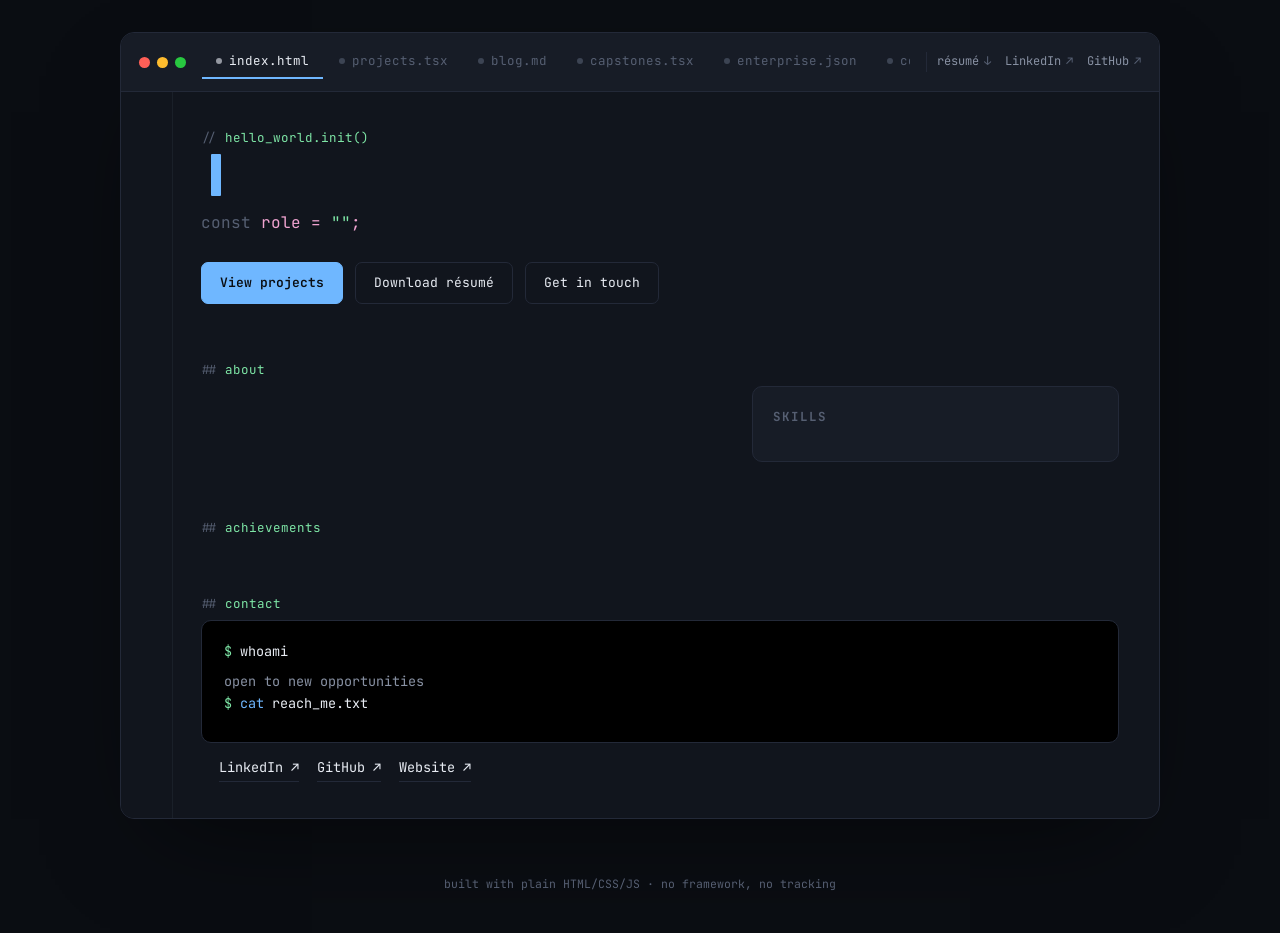
==== docs/index.html @ 3c1751dd "Organized fix" ====
<!DOCTYPE html>
<html lang="en">
<head>
<meta charset="UTF-8">
<meta name="viewport" content="width=device-width, initial-scale=1.0">
<title>Jaden Job - Cybersecurity Scholar / WBL Extern</title>
<meta name="description" content=" Portfolio of Jaden Job, Cybersecurity Scholar / WBL Extern">
<link rel="preconnect" href="https://fonts.googleapis.com">
<link rel="preconnect" href="https://fonts.gstatic.com" crossorigin>
<link href="https://fonts.googleapis.com/css2?family=JetBrains+Mono:wght@400;500;600;700;800&family=Inter:wght@400;500;600;700&display=swap" rel="stylesheet">
<link rel="stylesheet" href="style.css">
</head>
<body>

<div class="editor">

  <div class="titlebar">
    <div class="dots"><span></span><span></span><span></span></div>
    <div class="tabs">
      <a href="index.html#top" class="tab active"><span class="dot"></span>index.html</a>
      <a href="projects.html" class="tab"><span class="dot"></span>projects.tsx</a>
      <a href="Pages/blog.html" class="tab"><span class="dot"></span>blog.md</a>
      <a href="capstones.html" class="tab"><span class="dot"></span>capstones.tsx</a>
      <a href="enterprise.html" class="tab"><span class="dot"></span>enterprise.json</a>
      <a href="index.html#contact" class="tab"><span class="dot"></span>contact.sh</a>
    </div>
    <div class="quick-links">
      <a data-profile="resumeUrl" target="_blank" rel="noopener">résumé <span class="arrow">↓</span></a>
      <a data-profile="linkedin" target="_blank" rel="noopener">LinkedIn <span class="arrow">↗</span></a>
      <a data-profile="github" target="_blank" rel="noopener">GitHub <span class="arrow">↗</span></a>
    </div>
  </div>

  <div class="code-body">
    <div class="gutter" id="gutter" aria-hidden="true"></div>

    <div class="content" id="content">

      <section class="hero" id="top">
        <p class="eyebrow"><span class="punc">// </span>hello_world.init()</p>
        <h1><span class="fn" data-profile="name"></span><span class="cursor"></span></h1>
        <p class="role-line"><span class="kw">const</span> role = <span class="str">"</span><span data-profile="role"></span><span class="str">"</span>;</p>
        <p class="tagline" data-profile="tagline"></p>
        <div class="cta-row">
          <a class="btn primary" href="projects.html">View projects</a>
          <a class="btn ghost" data-profile="resumeUrl" target="_blank" rel="noopener">Download résumé</a>
          <a class="btn ghost" href="#contact">Get in touch</a>
        </div>
      </section>

      <section id="about">
        <p class="eyebrow"><span class="punc">## </span>about</p>
        <div class="about-grid">
          <div id="bio-paragraphs"></div>
          <div class="skills-card">
            <h3>Skills</h3>
            <div class="tag-cloud" id="skills-tags"></div>
          </div>
        </div>
      </section>

      <section id="achievements">
        <p class="eyebrow"><span class="punc">## </span>achievements</p>
        <div class="timeline" id="timeline"></div>
      </section>

      <section id="contact">
        <p class="eyebrow"><span class="punc">## </span>contact</p>
        <div class="terminal">
          <div><span class="prompt">$</span> whoami</div>
          <p class="out">open to new opportunities</p>
          <div><span class="prompt">$</span> <span class="path">cat</span> reach_me.txt</div>
          <p class="out" data-profile="location"></p>
        </div>
        <div class="contact-links">
          <a data-profile="email"></a>
          <a data-profile="linkedin" target="_blank" rel="noopener">LinkedIn ↗</a>
          <a data-profile="github" target="_blank" rel="noopener">GitHub ↗</a>
          <a data-profile="website" target="_blank" rel="noopener">Website ↗</a>
        </div>
      </section>

    </div>
  </div>
</div>

<footer>built with plain HTML/CSS/JS · no framework, no tracking</footer>

<script src="Pages/data.js"></script>
<script src="Pages/site.js"></script>
<script>
  // Fill in name/links from PROFILE
  applyProfile();
  document.querySelector('[data-profile="email"]').textContent = PROFILE.email;

  // Render bio paragraphs
  const bioContainer = document.getElementById('bio-paragraphs');
  PROFILE.bio.forEach(paragraph => bioContainer.appendChild(el('p', null, paragraph)));

  // Render skill tags
  const tagsContainer = document.getElementById('skills-tags');
  PROFILE.skills.forEach(skill => tagsContainer.appendChild(el('span', 'tag', skill)));

  // Render achievements
  renderAchievementItems(document.getElementById('timeline'), ACHIEVEMENTS);

  renderGutter();
  setupScrollSpy(['top','about','achievements','contact']);
</script>

</body>
</html>
---- docs/style.css ----
:root{
  --ink:        #0a0d12;
  --panel:      #11151d;
  --panel-2:    #171c26;
  --line:       #232938;
  --line-soft:  #1a2029;
  --text-hi:    #e8ecf3;
  --text-lo:    #8891a3;
  --text-dim:   #565f72;
  --blue:       #6fb7ff;
  --green:      #7ee6a6;
  --pink:       #f0a3d0;
  --amber:      #ffcb6b;
  --radius:     10px;
  --mono: 'JetBrains Mono', ui-monospace, monospace;
  --sans: 'Inter', -apple-system, sans-serif;
}

*{ box-sizing:border-box; }
html{ scroll-behavior:smooth; }
@media (prefers-reduced-motion: reduce){
  html{ scroll-behavior:auto; }
  *{ animation-duration:0.001ms !important; animation-iteration-count:1 !important; transition-duration:0.001ms !important; }
}

body{
  margin:0;
  background:var(--ink);
  color:var(--text-hi);
  font-family:var(--sans);
  line-height:1.6;
  -webkit-font-smoothing:antialiased;
}

a{ color:inherit; }
::selection{ background:var(--blue); color:var(--ink); }

:focus-visible{
  outline:2px solid var(--blue);
  outline-offset:3px;
  border-radius:4px;
}

/* ---------- Editor Window Chrome ---------- */
.editor{
  max-width:1040px;
  margin:32px auto;
  border:1px solid var(--line);
  border-radius:14px;
  overflow:hidden;
  background:var(--panel);
  box-shadow:0 40px 100px -40px rgba(0,0,0,0.6);
}

.titlebar{
  display:flex;
  align-items:center;
  gap:16px;
  padding:12px 18px;
  background:var(--panel-2);
  border-bottom:1px solid var(--line);
  flex-wrap:wrap;
}
.dots{ display:flex; gap:7px; flex-shrink:0; }
.dots span{ width:11px; height:11px; border-radius:50%; display:block; }
.dots span:nth-child(1){ background:#ff5f57; }
.dots span:nth-child(2){ background:#febc2e; }
.dots span:nth-child(3){ background:#28c840; }

.tabs{ display:flex; gap:2px; overflow-x:auto; flex:1; min-width:160px; }
.tab{
  font-family:var(--mono);
  font-size:12.5px;
  color:var(--text-dim);
  padding:6px 14px;
  border-radius:6px 6px 0 0;
  white-space:nowrap;
  display:flex;
  align-items:center;
  gap:7px;
  text-decoration:none;
  border-bottom:2px solid transparent;
}
.tab .dot{ width:6px; height:6px; border-radius:50%; background:currentColor; opacity:.6; }
.tab.active{ color:var(--text-hi); border-bottom-color:var(--blue); }
.tab:hover{ color:var(--text-hi); }

.quick-links{
  display:flex;
  gap:14px;
  flex-shrink:0;
  padding-left:10px;
  border-left:1px solid var(--line);
}
.quick-links a{
  font-family:var(--mono);
  font-size:12px;
  color:var(--text-lo);
  text-decoration:none;
  white-space:nowrap;
  display:flex;
  align-items:center;
  gap:5px;
}
.quick-links a:hover{ color:var(--blue); }
.quick-links .arrow{ color:var(--text-dim); }

@media (max-width:640px){
  .quick-links{ border-left:none; padding-left:0; width:100%; justify-content:flex-start; padding-top:8px; border-top:1px solid var(--line); margin-top:8px; }
}

/* ---------- Line-numbered content area ---------- */
.code-body{ display:flex; }
.gutter{
  flex-shrink:0;
  width:52px;
  text-align:right;
  padding:36px 12px 36px 0;
  font-family:var(--mono);
  font-size:12.5px;
  color:var(--text-dim);
  background:var(--panel);
  border-right:1px solid var(--line-soft);
  user-select:none;
}
.gutter div{ height:var(--lh, 24px); line-height:var(--lh,24px); }

.content{ flex:1; min-width:0; padding:36px 40px 36px 28px; }

@media (max-width:640px){
  .gutter{ width:34px; padding-right:8px; font-size:11px; }
  .content{ padding:28px 18px; }
  .editor{ margin:12px; border-radius:10px; }
}

.comment{ color:var(--text-dim); font-family:var(--mono); font-size:13px; }

section{ margin-bottom:56px; }
section:last-of-type{ margin-bottom:0; }

.eyebrow{ font-family:var(--mono); font-size:12.5px; color:var(--green); margin:0 0 6px; }
.eyebrow .punc{ color:var(--text-dim); }

h1,h2,h3{ font-family:var(--mono); font-weight:700; margin:0; letter-spacing:-0.01em; }

/* ---------- Hero ---------- */
.hero h1{
  font-size:clamp(28px, 5vw, 42px);
  color:var(--text-hi);
  display:flex; flex-wrap:wrap; align-items:baseline; gap:10px;
}
.hero h1 .fn{ color:var(--blue); }
.cursor{
  display:inline-block; width:10px; height:1em; background:var(--blue);
  animation:blink 1.1s steps(1) infinite; vertical-align:text-bottom; border-radius:1px;
}
@keyframes blink{ 50%{ opacity:0; } }

.role-line{ font-family:var(--mono); font-size:16px; color:var(--pink); margin-top:14px; }
.role-line .kw{ color:var(--text-dim); }
.role-line .str{ color:var(--green); }

.hero p.tagline{ max-width:56ch; color:var(--text-lo); font-size:16px; margin-top:18px; }

.cta-row{ display:flex; gap:12px; margin-top:26px; flex-wrap:wrap; }
.btn{
  font-family:var(--mono); font-size:13px; text-decoration:none; padding:10px 18px;
  border-radius:7px; border:1px solid var(--line);
  transition:border-color .15s, transform .15s, background .15s;
}
.btn:hover{ transform:translateY(-1px); }
.btn.primary{ background:var(--blue); color:var(--ink); border-color:var(--blue); font-weight:600; }
.btn.primary:hover{ background:#8ec4ff; }
.btn.ghost{ color:var(--text-hi); }
.btn.ghost:hover{ border-color:var(--text-lo); }

/* ---------- About ---------- */
.about-grid{ display:grid; grid-template-columns:1.4fr 1fr; gap:36px; align-items:start; }
@media (max-width:720px){ .about-grid{ grid-template-columns:1fr; } }
.about-grid p{ color:var(--text-lo); margin:0 0 14px; }
.about-grid p:last-child{ margin-bottom:0; }

.skills-card{ background:var(--panel-2); border:1px solid var(--line); border-radius:var(--radius); padding:20px; }
.skills-card h3{ font-size:12.5px; color:var(--text-dim); text-transform:uppercase; letter-spacing:.08em; margin-bottom:14px; }
.tag-cloud{ display:flex; flex-wrap:wrap; gap:8px; }
.tag{ font-family:var(--mono); font-size:12px; padding:5px 10px; border-radius:6px; background:var(--ink); border:1px solid var(--line); color:var(--text-hi); }

/* ---------- Projects ---------- */
.project-grid{ display:grid; grid-template-columns:1fr 1fr; gap:20px; }
@media (max-width:720px){ .project-grid{ grid-template-columns:1fr; } }

.card{
  background:var(--panel-2); border:1px solid var(--line); border-radius:var(--radius);
  padding:22px; display:flex; flex-direction:column; gap:12px;
  transition:border-color .15s, transform .15s;
}
.card:hover{ border-color:var(--blue); transform:translateY(-2px); }

.card-top{ display:flex; justify-content:space-between; align-items:flex-start; gap:10px; }
.card h3{ font-size:17px; color:var(--text-hi); }
.card .stack{ font-family:var(--mono); font-size:11.5px; color:var(--text-dim); }
.card p{ color:var(--text-lo); font-size:14.5px; margin:0; }
.card .links{ display:flex; gap:14px; margin-top:auto; padding-top:6px; }
.card .links a{ font-family:var(--mono); font-size:12.5px; color:var(--green); text-decoration:none; border-bottom:1px solid transparent; }
.card .links a:hover{ border-bottom-color:var(--green); }

.impact-badge{
  font-family:var(--mono); font-size:11px; color:var(--amber);
  background:rgba(255,203,107,0.08); border:1px solid rgba(255,203,107,0.25);
  padding:3px 8px; border-radius:5px; white-space:nowrap;
}

.page-heading{ margin-bottom:28px; }
.page-heading h1{ font-size:clamp(24px,4vw,32px); color:var(--text-hi); }
.page-heading p{ color:var(--text-lo); margin-top:10px; max-width:60ch; }

/* ---------- Achievements timeline ---------- */
.timeline{ position:relative; padding-left:22px; }
.timeline::before{ content:''; position:absolute; left:5px; top:6px; bottom:6px; width:1px; background:var(--line); }
.t-item{ position:relative; margin-bottom:22px; }
.t-item:last-child{ margin-bottom:0; }
.t-item::before{
  content:''; position:absolute; left:-22px; top:6px;
  width:9px; height:9px; border-radius:50%; background:var(--ink); border:2px solid var(--green);
}
.t-date{ font-family:var(--mono); font-size:11.5px; color:var(--text-dim); }
.t-title{ font-family:var(--mono); font-size:15px; color:var(--text-hi); margin:3px 0 4px; font-weight:600; }
.t-desc{ color:var(--text-lo); font-size:14px; margin:0; }

/* ---------- Contact / terminal ---------- */
.terminal{ background:#000; border:1px solid var(--line); border-radius:var(--radius); padding:20px 22px; font-family:var(--mono); font-size:13.5px; }
.terminal .prompt{ color:var(--green); }
.terminal .path{ color:var(--blue); }
.terminal .out{ color:var(--text-lo); margin:8px 0 0; }
.contact-links{ display:flex; flex-wrap:wrap; gap:18px; margin-top:14px; }
.contact-links a{
  text-decoration:none; font-family:var(--mono); font-size:13.5px; color:var(--text-hi);
  border-bottom:1px solid var(--line); padding-bottom:2px;
}
.contact-links a:hover{ color:var(--blue); border-color:var(--blue); }

/* ---------- Images ---------- */
.cover-img{
  width:100%; max-height:340px; object-fit:cover;
  border-radius:8px; border:1px solid var(--line); display:block; margin-bottom:14px;
}
.step-img{
  width:100%; max-height:280px; object-fit:cover;
  border-radius:8px; border:1px solid var(--line); display:block; margin:8px 0 10px;
}
.gallery{ display:grid; grid-template-columns:repeat(auto-fit,minmax(140px,1fr)); gap:10px; margin-top:14px; }
.gallery img{ width:100%; height:110px; object-fit:cover; border-radius:6px; border:1px solid var(--line); }

/* ---------- Blog post cards (details/summary) ---------- */
.post-card{
  background:var(--panel-2); border:1px solid var(--line); border-radius:var(--radius);
  padding:22px; margin-bottom:22px;
}
.post-card:last-child{ margin-bottom:0; }
.post-card summary{ cursor:pointer; list-style:none; }
.post-card summary::-webkit-details-marker{ display:none; }
.post-heading{ display:flex; justify-content:space-between; align-items:baseline; gap:12px; flex-wrap:wrap; }
.post-heading h3{ font-size:18px; color:var(--text-hi); }
.post-date{ font-family:var(--mono); font-size:11.5px; color:var(--text-dim); white-space:nowrap; }
.post-summary{ color:var(--text-lo); font-size:14.5px; margin:10px 0 4px; }
.tag-cloud{ display:flex; flex-wrap:wrap; gap:8px; margin-top:10px; }
.expand-hint{
  display:inline-block; margin-top:10px; font-family:var(--mono); font-size:12px; color:var(--blue);
}
.post-card[open] .expand-hint{ display:none; }
.steps{ margin-top:18px; padding-top:18px; border-top:1px solid var(--line); }
.step{ margin-bottom:22px; }
.step:last-child{ margin-bottom:0; }
.step h4{ font-family:var(--mono); font-size:14px; color:var(--green); margin:0 0 4px; }
.step p{ color:var(--text-lo); font-size:14px; margin:0; }

/* ---------- Capstone cards ---------- */
.capstone-card{
  background:var(--panel-2); border:1px solid var(--line); border-radius:var(--radius);
  padding:22px; margin-bottom:22px;
}
.capstone-card:last-child{ margin-bottom:0; }
.capstone-card .stack{ margin:6px 0 10px; }
.capstone-card p{ color:var(--text-lo); font-size:14.5px; }
.highlight-list{ margin:10px 0 0; padding-left:18px; color:var(--text-lo); font-size:14px; }
.highlight-list li{ margin-bottom:4px; }
.capstone-card .links{ display:flex; gap:14px; margin-top:14px; }
.capstone-card .links a{ font-family:var(--mono); font-size:12.5px; color:var(--green); text-decoration:none; }
.capstone-card .links a:hover{ text-decoration:underline; }

/* ---------- Experience (extends .timeline / .t-item) ---------- */
.exp-item ul{ margin:8px 0 0; padding-left:18px; color:var(--text-lo); font-size:14px; }
.exp-item li{ margin-bottom:4px; }

/* ---------- Certifications ---------- */
.cert-grid{ display:grid; grid-template-columns:repeat(auto-fit,minmax(220px,1fr)); gap:14px; }
.cert-card{ background:var(--panel-2); border:1px solid var(--line); border-radius:var(--radius); padding:18px; }
.cert-card h3{ font-size:15px; color:var(--text-hi); margin-bottom:6px; }
.cert-card .stack{ margin-bottom:8px; }
.cert-card a{ font-family:var(--mono); font-size:12.5px; color:var(--green); text-decoration:none; }
.cert-card a:hover{ text-decoration:underline; }

/* ---------- Projects grouped by category (enterprise page) ---------- */
.category-block{ margin-bottom:24px; }
.category-block:last-child{ margin-bottom:0; }
.category-title{
  font-family:var(--mono); font-size:12.5px; color:var(--pink);
  text-transform:uppercase; letter-spacing:.07em; margin-bottom:10px;
}
.project-link-list{ display:flex; flex-direction:column; gap:8px; }
.project-link-list a{
  font-family:var(--mono); font-size:14px; color:var(--text-hi); text-decoration:none;
  border-bottom:1px solid transparent; width:fit-content;
}
.project-link-list a:hover{ color:var(--blue); border-color:var(--blue); }

footer{ text-align:center; font-family:var(--mono); font-size:11.5px; color:var(--text-dim); padding:24px 10px 40px; }
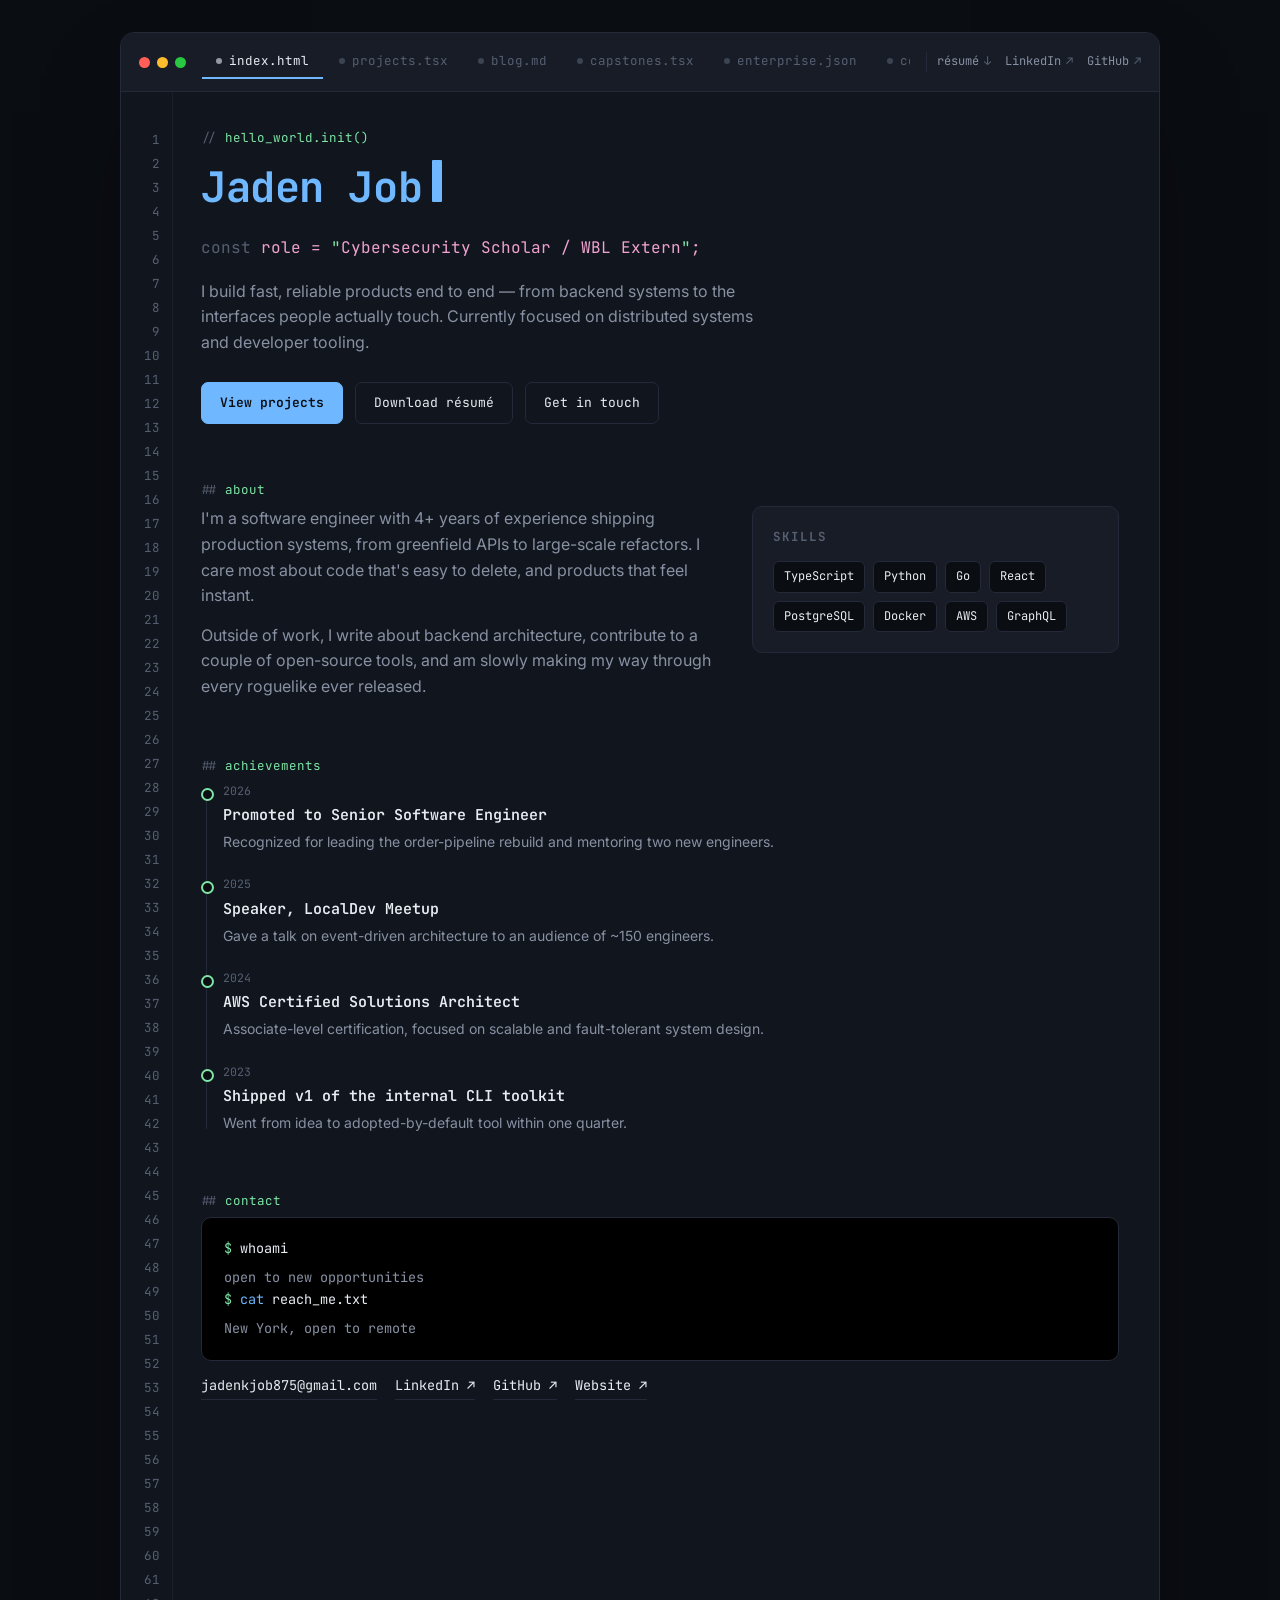
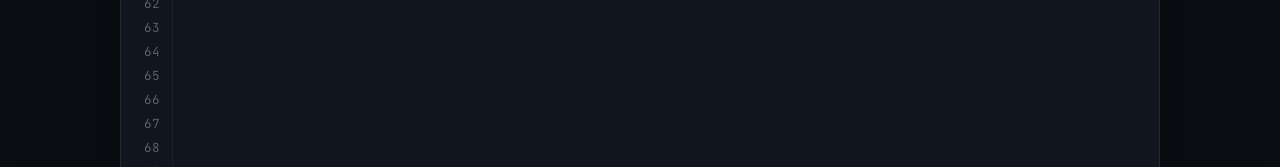
==== commit 2082f927: "Update index.html" ====
--- a/docs/index.html
+++ b/docs/index.html
@@ -3,7 +3,7 @@
 <head>
 <meta charset="UTF-8">
 <meta name="viewport" content="width=device-width, initial-scale=1.0">
-<title>Jaden Job - Cybersecurity Scholar / WBL Extern</title>
+<title>J4den Job - Cybersecurity Scholar / WBL Extern</title>
 <meta name="description" content=" Portfolio of Jaden Job, Cybersecurity Scholar / WBL Extern">
 <link rel="preconnect" href="https://fonts.googleapis.com">
 <link rel="preconnect" href="https://fonts.gstatic.com" crossorigin>
@@ -86,8 +86,8 @@
 
 <footer>built with plain HTML/CSS/JS · no framework, no tracking</footer>
 
-<script src="Pages/data.js"></script>
-<script src="Pages/site.js"></script>
+<script src="data.js"></script>
+<script src="site.js"></script>
 <script>
   // Fill in name/links from PROFILE
   applyProfile();
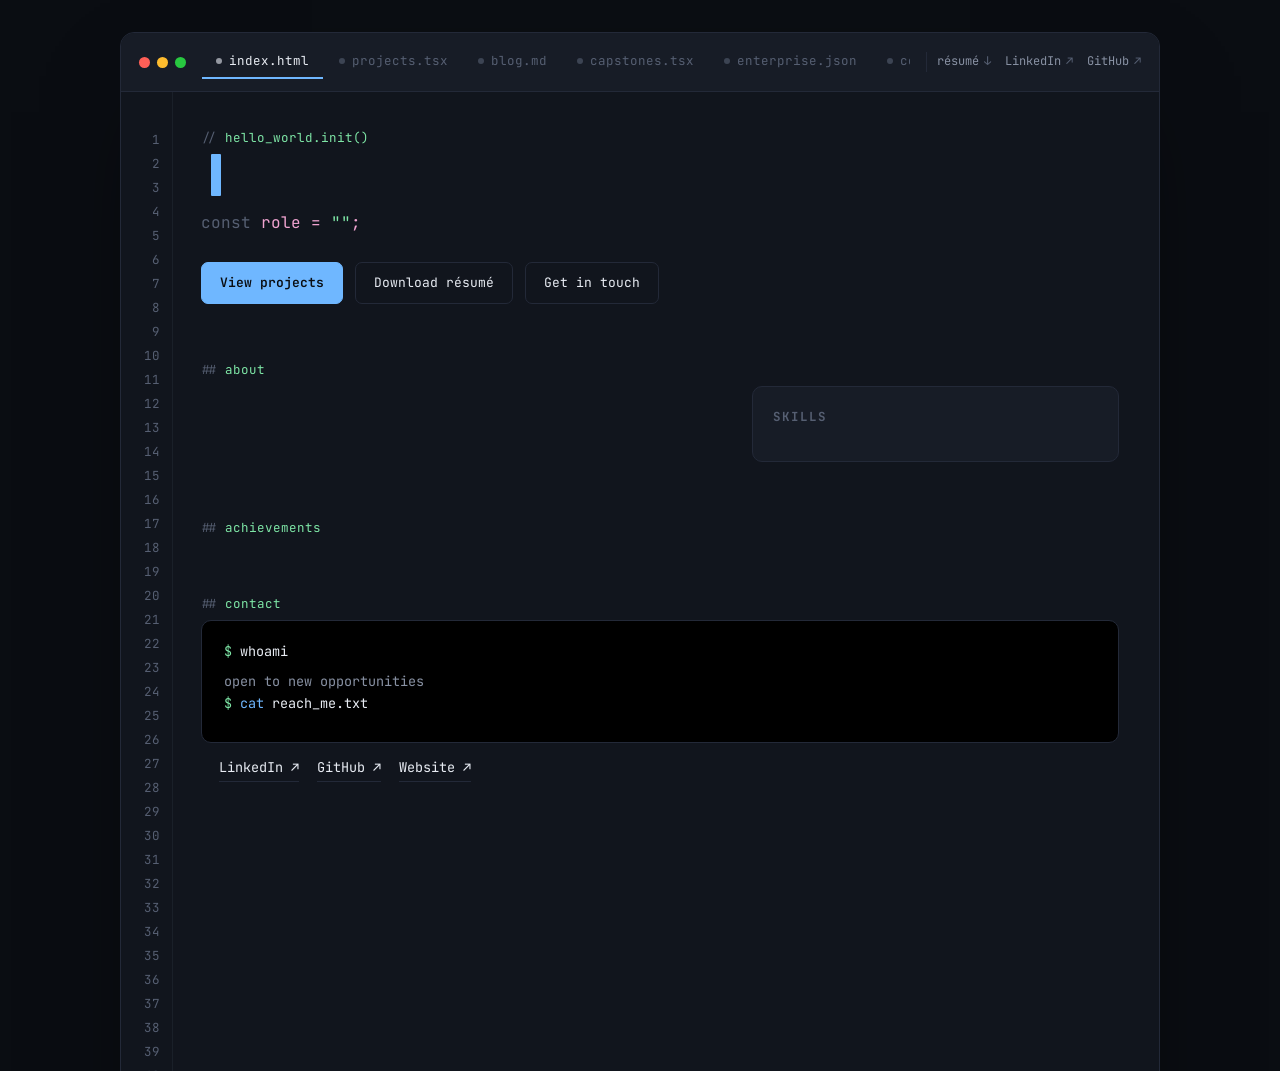
==== commit 0bee8f7f: "WBL to Work Based Learning" ====
--- a/docs/index.html
+++ b/docs/index.html
@@ -3,7 +3,7 @@
 <head>
 <meta charset="UTF-8">
 <meta name="viewport" content="width=device-width, initial-scale=1.0">
-<title>J4den Job - Cybersecurity Scholar / WBL Extern</title>
+<title>J4den Job - Cybersecurity Scholar / Work-Based Learning Extern</title>
 <meta name="description" content=" Portfolio of Jaden Job, Cybersecurity Scholar / WBL Extern">
 <link rel="preconnect" href="https://fonts.googleapis.com">
 <link rel="preconnect" href="https://fonts.gstatic.com" crossorigin>
